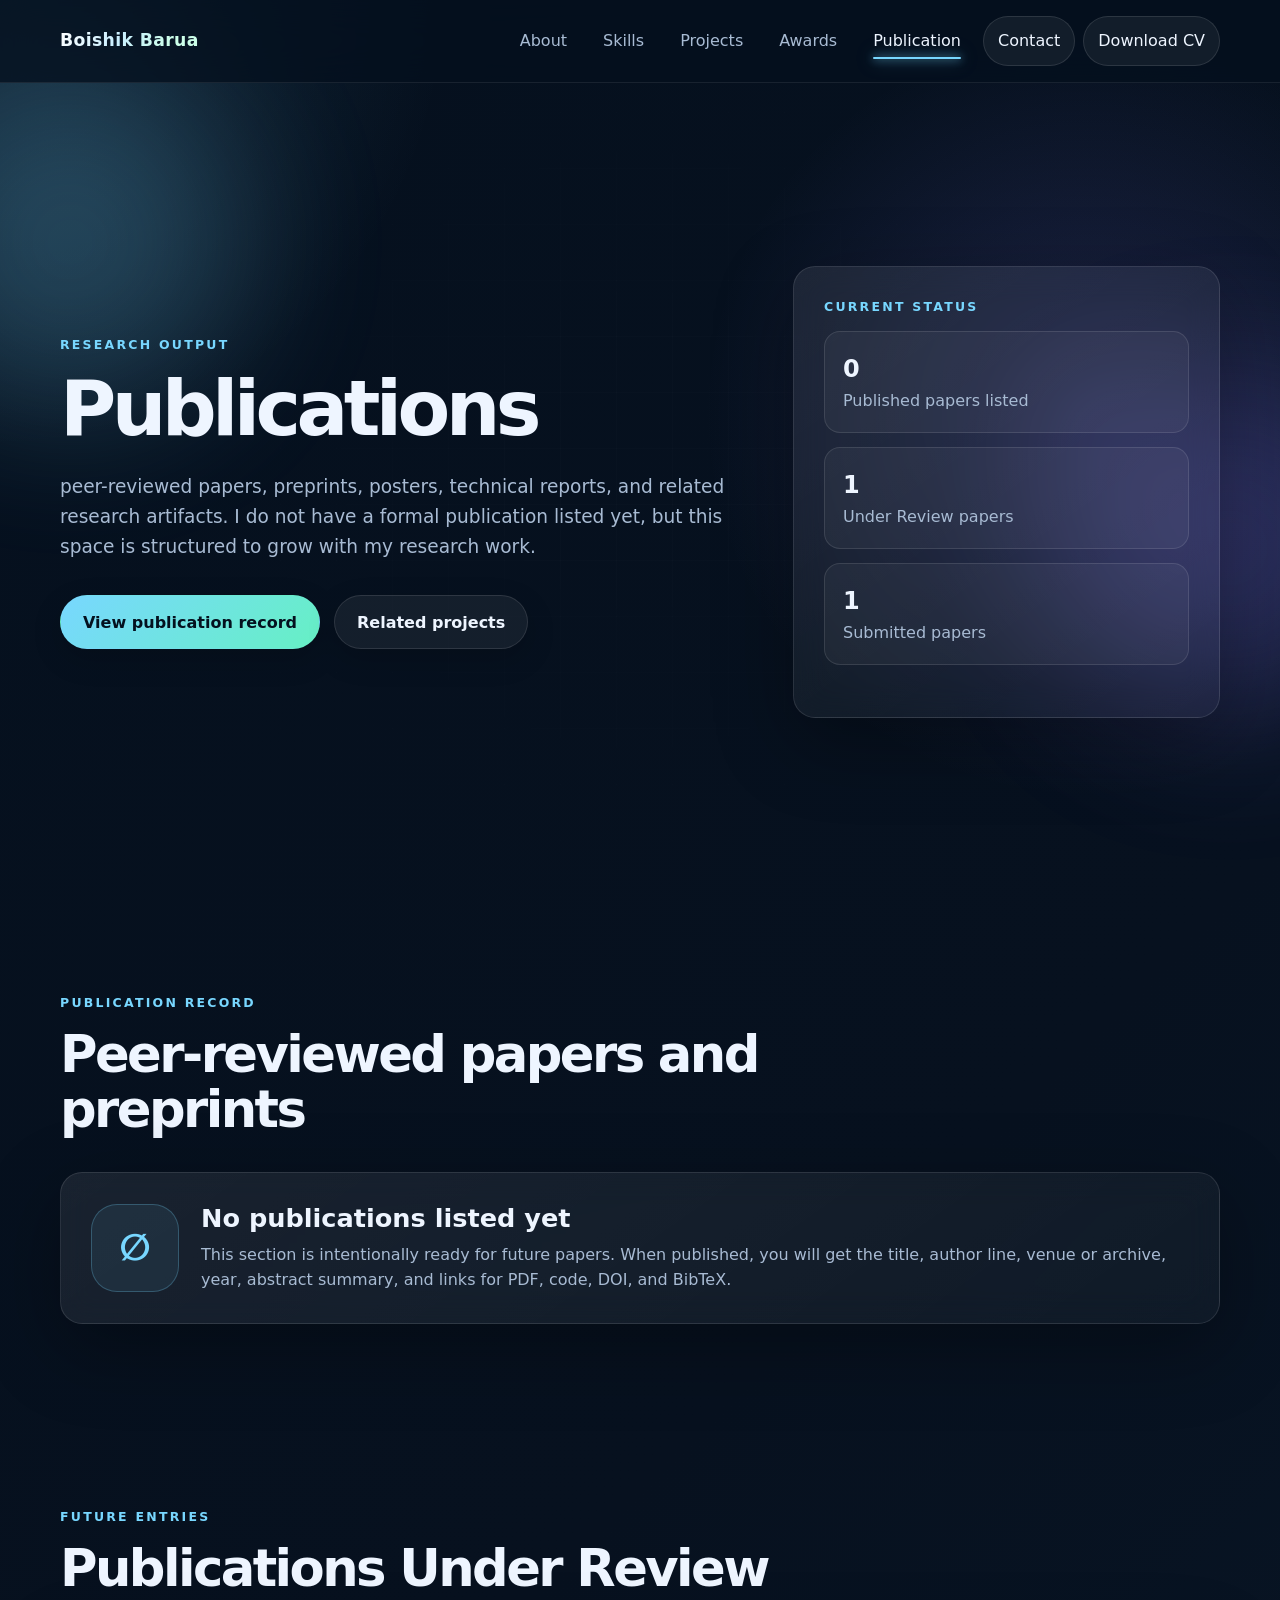
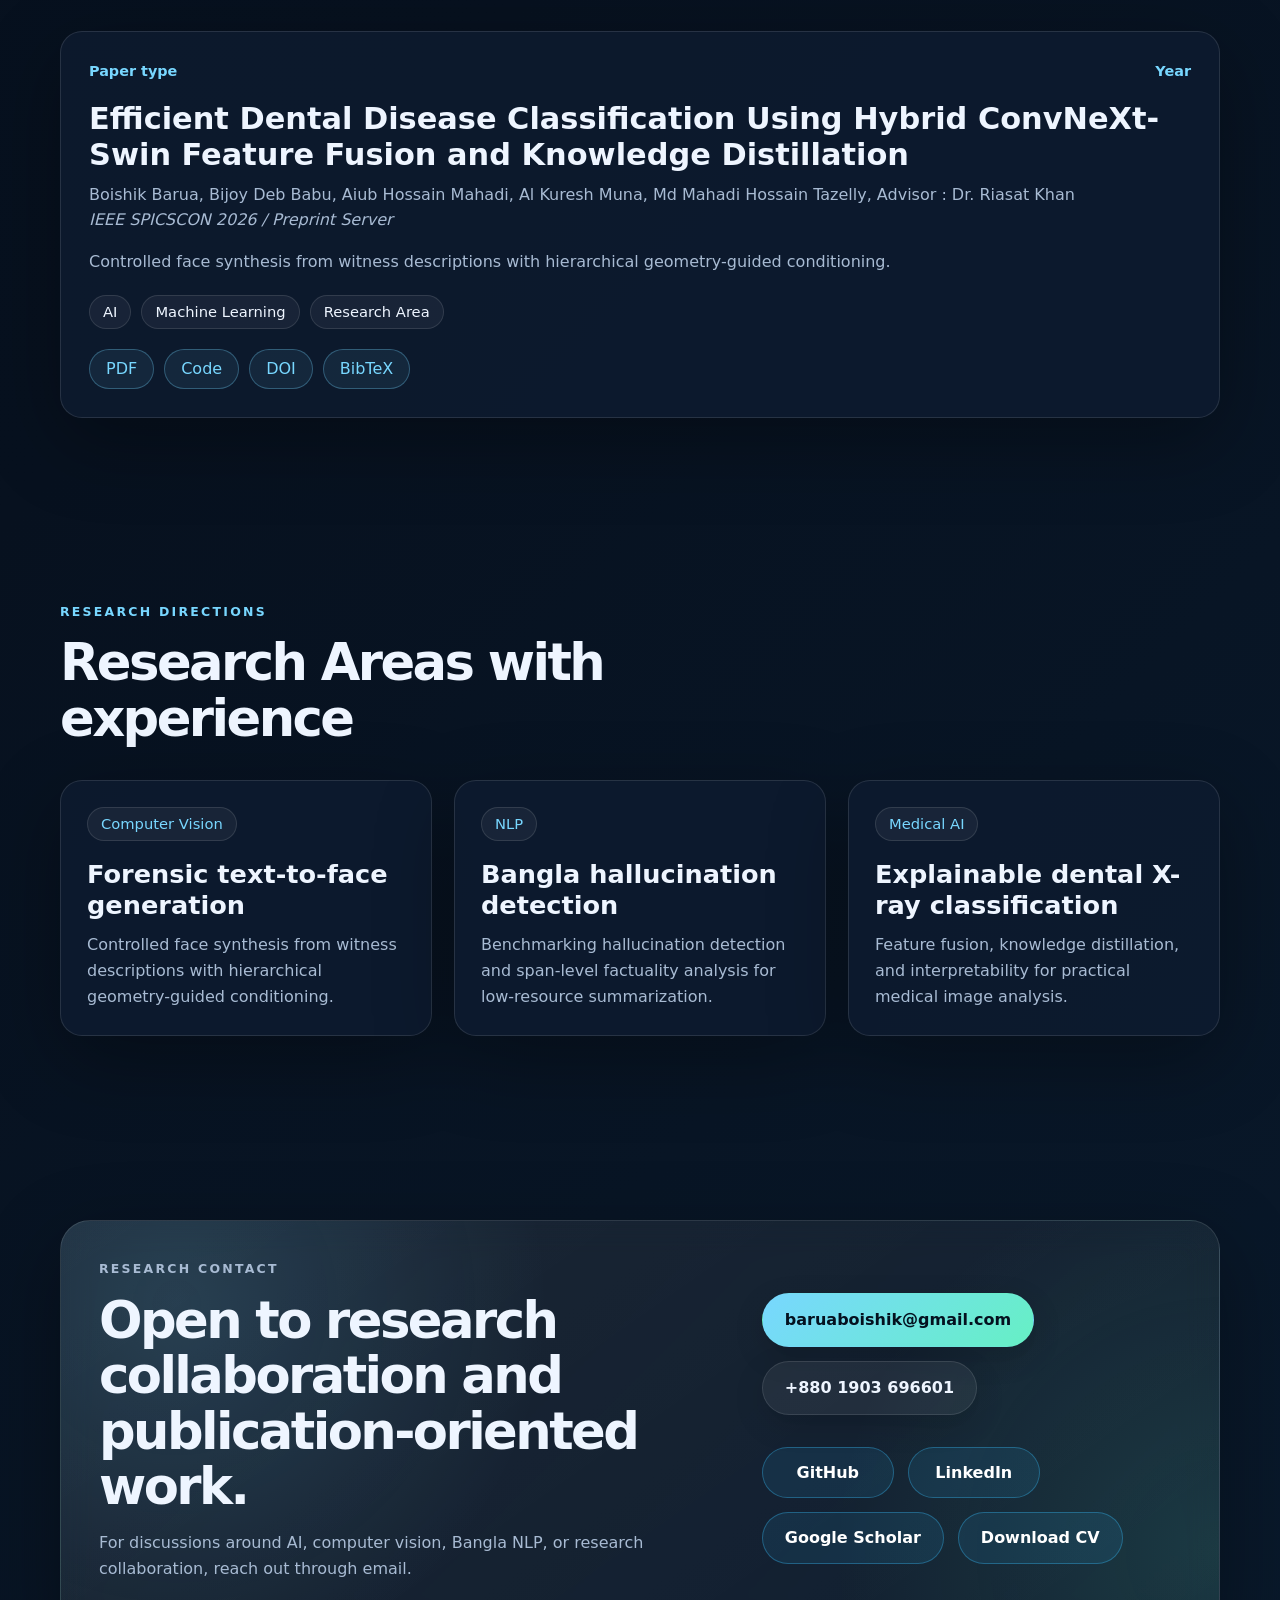
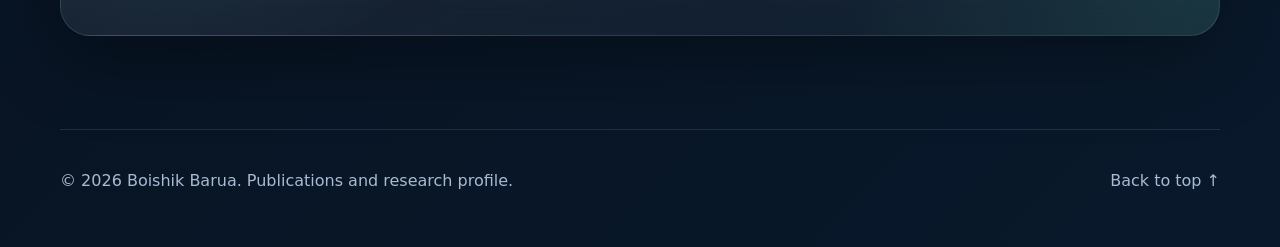
==== publications.html @ 23b5028d "Update publications page layout and navigation" ====
<!DOCTYPE html>
<html lang="en">

<head>
  <meta charset="UTF-8" />
  <meta name="viewport" content="width=device-width, initial-scale=1.0" />
  <meta name="description" content="Publications, manuscripts, and research output of Boishik Barua." />
  <meta name="author" content="Boishik Barua" />
  <title>Publications | Boishik Barua</title>
  <link rel="stylesheet" href="styles.css" />
  <link rel="stylesheet" href="publications.css" />
</head>

<body id="top">
  <div class="page-glow glow-one"></div>
  <div class="page-glow glow-two"></div>

  <header class="site-header" id="top">
    <nav class="navbar container" aria-label="Primary navigation">
      <a class="brand" href="#top" aria-label="Boishik Barua home">
        <!-- <span class="brand-mark">BB</span> -->
        <span class="brand-text">
          <h3>Boishik Barua</h3>
        </span>
      </a>

      <button class="menu-toggle" id="menuToggle" type="button" aria-expanded="false" aria-controls="navLinks">
        <span></span><span></span><span></span>
        <span class="sr-only">Toggle menu</span>
      </button>

      <div class="nav-links" id="navLinks">
        <a href="index.html#about">About</a>
        <a href="index.html#skills">Skills</a>
        <a href="index.html#projects">Projects</a>
        <a href="index.html#awards">Awards</a>
        <a href="publications.html" class="is-current">Publication</a>
        <a href="index.html#contact" class="nav-cta">Contact</a>
        <a href="assets/docs/Boishik_Barua_CV.pdf" download class="nav-cta">Download CV</a>
      </div>
    </nav>
  </header>

  <main>
    <section class="publication-hero section container">
      <div class="publication-hero-copy reveal">
        <p class="eyebrow">Research output</p>
        <h1>Publications</h1>
        <p class="publication-lead">
          peer-reviewed papers, preprints, posters, technical reports, and related research
          artifacts.
          I do not have a formal publication listed yet, but this space is structured to grow
          with my research work.
        </p>
        <div class="publication-actions">
          <a class="btn btn-primary" href="#publication-record">View publication record</a>
          <a class="btn btn-secondary" href="index.html#projects">Related projects</a>
        </div>
      </div>

      <aside class="publication-status glass-card reveal" aria-label="Publication status">
        <p class="eyebrow">Current status</p>
        <div class="publication-stats">
          <article>
            <strong>0</strong>
            <span>Published papers listed</span>
          </article>
          <article>
            <strong>1</strong>
            <span>Under Review papers</span>
          </article>
          <article>
            <strong>1</strong>
            <span>Submitted papers</span>
          </article>

        </div>
      </aside>
    </section>

    <section class="section container" id="publication-record">
      <div class="section-heading reveal">
        <p class="eyebrow">Publication record</p>
        <h2>Peer-reviewed papers and preprints</h2>
      </div>

      <article class="empty-publication glass-card reveal">
        <div class="empty-mark">∅</div>
        <div>
          <h3>No publications listed yet</h3>
          <p>
            This section is intentionally ready for future papers. When published, you will get the title, author line,
            venue or archive, year, abstract summary, and links for PDF, code, DOI, and BibTeX.
          </p>
        </div>
      </article>
    </section>

    <section class="section container">
      <div class="section-heading reveal">
        <p class="eyebrow">Future entries</p>
        <h2>Publications Under Review</h2>
      </div>

      <div class="publication-card-grid">
        <article class="publication-card reveal">
          <div class="publication-meta">
            <span>Paper type</span>
            <span>Year</span>
          </div>
          <h3>Efficient Dental Disease Classification Using Hybrid ConvNeXt-Swin Feature Fusion and Knowledge
            Distillation
          </h3>
          <p class="publication-authors">Boishik Barua, Bijoy Deb Babu, Aiub Hossain Mahadi, Al Kuresh Muna, Md Mahadi
            Hossain Tazelly, Advisor : Dr. Riasat Khan</p>
          <p class="publication-venue"> IEEE SPICSCON 2026 / Preprint Server</p>
          <p>
            Controlled face synthesis from witness descriptions with hierarchical geometry-guided conditioning.
          </p>
          <div class="publication-tags">
            <span>AI</span>
            <span>Machine Learning</span>
            <span>Research Area</span>
          </div>
          <div class="publication-links">
            <a href="#" aria-label="PDF link placeholder">PDF</a>
            <a href="#" aria-label="Code link placeholder">Code</a>
            <a href="#" aria-label="DOI link placeholder">DOI</a>
            <a href="#" aria-label="BibTeX link placeholder">BibTeX</a>
          </div>
        </article>


      </div>
    </section>

    <section class="section container">
      <div class="section-heading reveal">
        <p class="eyebrow">Research directions</p>
        <h2>Research Areas with experience</h2>
      </div>

      <div class="research-direction-grid">
        <article class="research-direction-card reveal">
          <span>Computer Vision</span>
          <h3>Forensic text-to-face generation</h3>
          <p>Controlled face synthesis from witness descriptions with hierarchical geometry-guided conditioning.</p>
        </article>
        <article class="research-direction-card reveal">
          <span>NLP</span>
          <h3>Bangla hallucination detection</h3>
          <p>Benchmarking hallucination detection and span-level factuality analysis for low-resource summarization.</p>
        </article>
        <article class="research-direction-card reveal">
          <span>Medical AI</span>
          <h3>Explainable dental X-ray classification</h3>
          <p>Feature fusion, knowledge distillation, and interpretability for practical medical image analysis.</p>
        </article>
      </div>
    </section>

    <section class="section container">
      <div class="publication-contact contact-card reveal">
        <div>
          <p class="eyebrow">Research contact</p>
          <h2>Open to research collaboration and publication-oriented work.</h2>
          <p>
            For discussions around AI, computer vision, Bangla NLP, or research collaboration, reach out through email.
          </p>
        </div>
        <div class="contact-actions">
          <a class="btn btn-primary" href="mailto:baruaboishik@gmail.com">baruaboishik@gmail.com</a>
          <a class="btn btn-secondary" href="tel:+8801903696601">+880 1903 696601</a>
          <div class="contact-links">
            <a href="https://github.com/boishik" target="_blank" class="contact-pill">GitHub</a>
            <a href="https://www.linkedin.com/in/boishik-barua/" target="_blank" class="contact-pill">LinkedIn</a>
            <a href="https://www.linkedin.com/in/boishik-barua/" target="_blank" class="contact-pill">Google Scholar</a>
            <a href="assets/docs/Boishik_Barua_CV.pdf" download class="contact-pill">Download CV</a>
          </div>
        </div>
      </div>
    </section>
  </main>

  <footer class="site-footer">
    <div class="container footer-inner">
      <p>© <span id="currentYear"></span> Boishik Barua. Publications and research profile.</p>
      <a href="#top">Back to top ↑</a>
    </div>
  </footer>

  <script src="publications.js"></script>
</body>

</html>
---- styles.css ----
:root {
  --bg: #07111f;
  --bg-soft: #0d1b2f;
  --panel: rgba(14, 27, 48, 0.82);
  --panel-strong: rgba(17, 34, 58, 0.96);
  --text: #eef5ff;
  --muted: #a8bbd3;
  --line: rgba(255, 255, 255, 0.11);
  --accent: #78d7ff;
  --accent-2: #8a7dff;
  --accent-3: #66f0c4;
  --shadow: 0 24px 80px rgba(0, 0, 0, 0.32);
  --radius-lg: 30px;
  --radius-md: 22px;
  --radius-sm: 16px;
}

* {
  box-sizing: border-box;
}

html {
  scroll-behavior: smooth;
}

body {
  margin: 0;
  min-height: 100vh;
  font-family: Inter, ui-sans-serif, system-ui, -apple-system, BlinkMacSystemFont, "Segoe UI", sans-serif;
  color: var(--text);
  background:
    radial-gradient(circle at top left, rgba(120, 215, 255, 0.14), transparent 28rem),
    radial-gradient(circle at 85% 12%, rgba(138, 125, 255, 0.18), transparent 24rem),
    linear-gradient(135deg, #05101e 0%, #07111f 45%, #09192b 100%);
  line-height: 1.6;
  overflow-x: hidden;
}

img {
  max-width: 100%;
  display: block;
}

a {
  color: inherit;
  text-decoration: none;
}

button,
a,
input,
textarea {
  font: inherit;
}

.container {
  width: min(1160px, calc(100% - 40px));
  margin: 0 auto;
}

.section {
  padding: 92px 0;
  position: relative;
}

.sr-only {
  position: absolute;
  width: 1px;
  height: 1px;
  padding: 0;
  margin: -1px;
  overflow: hidden;
  clip: rect(0, 0, 0, 0);
  white-space: nowrap;
  border: 0;
}

.page-glow {
  position: fixed;
  width: 340px;
  height: 340px;
  border-radius: 50%;
  filter: blur(80px);
  opacity: 0.22;
  pointer-events: none;
  z-index: -1;
  animation: drift 14s ease-in-out infinite alternate;
}

.glow-one {
  top: 8%;
  left: -100px;
  background: var(--accent);
}

.glow-two {
  right: -120px;
  top: 42%;
  background: var(--accent-2);
  animation-delay: -5s;
}

.site-header {
  position: sticky;
  top: 0;
  z-index: 50;
  backdrop-filter: blur(18px);
  background: rgba(5, 16, 30, 0.78);
  border-bottom: 1px solid rgba(255, 255, 255, 0.08);
}

.navbar {
  min-height: 82px;
  display: flex;
  align-items: center;
  justify-content: space-between;
  gap: 24px;
}

.nav-cta:hover {
  box-shadow:
    0 0 10px rgba(56, 189, 248, 0.65),
    0 0 22px rgba(56, 189, 248, 0.45),
    0 0 38px rgba(56, 189, 248, 0.25);
  transform: translateY(-2px);
}

.nav-links a {
  position: relative;
  padding: 10px 16px;
  border-radius: 999px;
  transition:
    color 0.3s ease,
    background 0.3s ease,
    box-shadow 0.3s ease,
    transform 0.3s ease;
}

.nav-links a:hover {
  color: #ffffff;
  background: rgba(56, 189, 248, 0.12);
  box-shadow:
    0 0 10px rgba(56, 189, 248, 0.55),
    0 0 24px rgba(56, 189, 248, 0.35),
    inset 0 0 12px rgba(56, 189, 248, 0.18);
  transform: translateY(-2px);
}

.nav-links a {
  position: relative;
}

.nav-links a.active {
  color: #ffffff;
}

.nav-links a.active::after {
  content: "";
  position: absolute;
  left: 16px;
  right: 16px;
  bottom: 4px;
  height: 2px;
  border-radius: 999px;
  background: #38bdf8;
  box-shadow:
    0 0 8px rgba(56, 189, 248, 0.95),
    0 0 18px rgba(56, 189, 248, 0.7);
  animation: activeGlow 1.8s ease-in-out infinite;
}

@keyframes activeGlow {

  0%,
  100% {
    opacity: 0.75;
    box-shadow:
      0 0 8px rgba(56, 189, 248, 0.8),
      0 0 16px rgba(56, 189, 248, 0.55);
  }

  50% {
    opacity: 1;
    box-shadow:
      0 0 12px rgba(56, 189, 248, 1),
      0 0 24px rgba(56, 189, 248, 0.85);
  }
}

.brand,
.nav-links,
.hero-actions,
.mini-links,
.footer-inner {
  display: flex;
  align-items: center;
}

.brand {
  gap: 14px;
  font-weight: 700;
  letter-spacing: 0.01em;
}

.brand-mark {
  width: 46px;
  height: 46px;
  display: grid;
  place-items: center;
  border-radius: 16px;
  background: linear-gradient(135deg, rgba(120, 215, 255, 0.22), rgba(138, 125, 255, 0.36));
  border: 1px solid var(--line);
  box-shadow: inset 0 1px 0 rgba(255, 255, 255, 0.14);
}

.brand-text {
  font-size: 1rem;
}

.nav-links {
  gap: 8px;
}

.nav-links a,
.mini-links a,
.footer-inner a {
  color: var(--muted);
  transition: 180ms ease;
}

.nav-links a {
  padding: 11px 14px;
  border-radius: 999px;
}

.nav-links a:hover,
.nav-links a:focus-visible,
.mini-links a:hover,
.footer-inner a:hover {
  color: var(--text);
}

.nav-links .nav-cta {
  color: var(--text);
  border: 1px solid var(--line);
  background: rgba(255, 255, 255, 0.06);
}

.menu-toggle {
  display: none;
  width: 48px;
  height: 48px;
  border: 1px solid var(--line);
  background: rgba(255, 255, 255, 0.06);
  border-radius: 15px;
  padding: 12px;
  cursor: pointer;
}

.menu-toggle span:not(.sr-only) {
  display: block;
  height: 2px;
  margin: 5px 0;
  background: var(--text);
  border-radius: 999px;
}

.hero {
  min-height: calc(100vh - 82px);
  display: grid;
  grid-template-columns: minmax(0, 1.08fr) minmax(340px, 0.72fr);
  align-items: center;
  gap: 54px;
}

.eyebrow {
  margin: 0 0 14px;
  color: var(--accent);
  text-transform: uppercase;
  letter-spacing: 0.18em;
  font-size: 0.78rem;
  font-weight: 800;
}

.hero h1,
.section-heading h2,
.contact-card h2 {
  margin: 0;
  line-height: 1.08;
}

/* .hero h1 {
  font-size: clamp(2.8rem, 6.2vw, 6rem);
  letter-spacing: -0.06em;
  max-width: 920px;
} */
.hero h1 {
  font-size: clamp(2.5rem, 4.8vw, 4rem);
  line-height: 1.08;
  letter-spacing: -0.04em;
  max-width: 700px;
}

.hero-panel {
  display: grid;
  gap: 20px;
  margin-top: -28px;
}

@media (max-width: 1080px) {
  .hero-panel {
    margin-top: 0;
  }
}

.gradient-text {
  display: block;
  background: linear-gradient(120deg, #eef5ff 8%, var(--accent) 44%, var(--accent-3) 88%);
  -webkit-background-clip: text;
  color: transparent;
}

.hero-intro {
  max-width: 760px;
  margin: 26px 0 34px;
  color: var(--muted);
  font-size: clamp(1rem, 2vw, 1.16rem);
}

.hero-actions {
  flex-wrap: wrap;
  gap: 14px;
  margin-bottom: 36px;
}

.btn {
  min-height: 54px;
  display: inline-flex;
  align-items: center;
  justify-content: center;
  padding: 0 22px;
  border-radius: 999px;
  border: 1px solid var(--line);
  font-weight: 800;
  transition: transform 180ms ease, border-color 180ms ease, background 180ms ease;
}

.btn:hover,
.btn:focus-visible {
  transform: translateY(-2px);
}

.btn-primary {
  color: #04111f;
  background: linear-gradient(135deg, var(--accent), var(--accent-3));
  border-color: transparent;
}

.btn-secondary {
  background: rgba(255, 255, 255, 0.06);
}

.hero-metrics {
  display: grid;
  grid-template-columns: repeat(3, 1fr);
  gap: 16px;
}

.hero-metrics article,
.glass-card,
.skill-card,
.project-card,
.award-card,
.profile-card,
.terminal-card,
.gallery-shell,
.contact-card {
  border: 1px solid var(--line);
  background: linear-gradient(145deg, rgba(255, 255, 255, 0.08), rgba(255, 255, 255, 0.035));
  box-shadow: var(--shadow);
  backdrop-filter: blur(16px);
}

.hero-metrics article {
  min-height: 122px;
  border-radius: var(--radius-sm);
  padding: 20px;
}

.hero-metrics strong,
.hero-metrics span {
  display: block;
}

.hero-metrics strong {
  font-size: 1.03rem;
  margin-bottom: 8px;
}

.hero-metrics span,
.project-card p,
.award-card p,
.timeline-item p,
.contact-card p,
.gallery-slide figcaption {
  color: var(--muted);
}

.hero-panel {
  display: grid;
  gap: 20px;
}

.profile-card {
  padding: 22px;
  border-radius: var(--radius-lg);
  overflow: hidden;
}

.profile-frame {
  border-radius: 26px;
  overflow: hidden;
  border: 1px solid var(--line);
  background: rgba(255, 255, 255, 0.05);
}

.profile-info {
  padding: 20px 2px 10px;
}

.profile-info h2 {
  margin: 0 0 4px;
  font-size: 1.65rem;
}

.profile-info p {
  margin: 0;
  color: var(--muted);
}

.focus-grid,
.tag-wrap {
  display: flex;
  flex-wrap: wrap;
  gap: 10px;
}

.focus-grid span,
.tag-wrap span {
  padding: 8px 12px;
  border: 1px solid var(--line);
  border-radius: 999px;
  background: rgba(255, 255, 255, 0.06);
  color: #dcecff;
  font-size: 0.88rem;
}

.terminal-card {
  border-radius: var(--radius-md);
  padding: 18px;
}

.terminal-top {
  display: flex;
  gap: 8px;
  margin-bottom: 16px;
}

.terminal-top span {
  width: 11px;
  height: 11px;
  border-radius: 50%;
  background: rgba(255, 255, 255, 0.34);
}

.terminal-card p {
  margin: 0;
  color: #d9ebff;
  min-height: 28px;
}

.terminal-prompt {
  color: var(--accent-3);
  font-weight: 900;
}

.cursor {
  animation: blink 0.8s infinite;
}

.section-heading {
  max-width: 780px;
  margin-bottom: 34px;
}

.section-heading h2,
.contact-card h2 {
  font-size: clamp(2rem, 4vw, 3.7rem);
  letter-spacing: -0.05em;
}

.about-grid,
.award-grid {
  display: grid;
  grid-template-columns: 1fr 1fr;
  gap: 22px;
}

.glass-card,
.skill-card,
.project-card,
.award-card {
  border-radius: var(--radius-md);
  padding: 28px;
}

.glass-card p:first-child {
  margin-top: 0;
}

.glass-card p:last-child {
  margin-bottom: 0;
}

.timeline-card h3,
.skill-card h3,
.project-card h3,
.award-card h3 {
  margin-top: 0;
}

.timeline-item {
  display: grid;
  grid-template-columns: 76px minmax(0, 1fr);
  gap: 18px;
  padding: 18px 0;
  border-top: 1px solid var(--line);
}

.timeline-item span,
.award-year {
  color: var(--accent);
  font-weight: 900;
}

.timeline-item h4 {
  margin: 0 0 4px;
  font-size: 1rem;
}

.timeline-item p {
  margin: 0;
}

.skill-grid {
  display: grid;
  grid-template-columns: repeat(2, 1fr);
  gap: 22px;
}

.skill-card {
  min-height: 220px;
}

.project-grid {
  display: grid;
  grid-template-columns: repeat(3, 1fr);
  gap: 22px;
}

.featured-project {
  grid-column: span 2;
}

.project-card {
  position: relative;
  min-height: 312px;
}

.project-meta {
  display: flex;
  justify-content: space-between;
  gap: 12px;
  flex-wrap: wrap;
  color: var(--accent);
  font-weight: 800;
  font-size: 0.88rem;
  margin-bottom: 18px;
}

.project-card h3,
.award-card h3 {
  font-size: 1.35rem;
  line-height: 1.24;
  margin-bottom: 12px;
}

.project-card p {
  margin-bottom: 20px;
}

.award-grid {
  grid-template-columns: repeat(3, 1fr);
}

.award-card {
  min-height: 300px;
}

.award-year {
  display: inline-flex;
  margin-bottom: 14px;
}

.gallery-shell {
  position: relative;
  border-radius: var(--radius-lg);
  padding: 18px;
  overflow: hidden;
}

.gallery-track {
  position: relative;
  min-height: 680px;
}

.gallery-slide {
  position: absolute;
  inset: 0;
  opacity: 0;
  transform: translateX(44px) scale(0.985);
  transition: opacity 460ms ease, transform 460ms ease;
  display: grid;
  align-content: start;
  gap: 14px;
  margin: 0;
  pointer-events: none;
}

.gallery-slide.active {
  opacity: 1;
  transform: translateX(0) scale(1);
  pointer-events: auto;
}

.gallery-slide img {
  width: 100%;
  height: 610px;
  object-fit: cover;
  border-radius: 24px;
  border: 1px solid var(--line);
  background: rgba(255, 255, 255, 0.05);
}

.gallery-slide figcaption {
  padding: 0 8px 6px;
}

.gallery-btn {
  position: absolute;
  top: 50%;
  transform: translateY(-50%);
  z-index: 2;
  width: 54px;
  height: 54px;
  border-radius: 50%;
  border: 1px solid var(--line);
  background: rgba(5, 16, 30, 0.78);
  color: var(--text);
  cursor: pointer;
  transition: transform 180ms ease, background 180ms ease;
}

.gallery-btn:hover {
  background: rgba(255, 255, 255, 0.12);
  transform: translateY(-50%) scale(1.05);
}

.gallery-btn.prev {
  left: 34px;
}

.gallery-btn.next {
  right: 34px;
}

.gallery-dots {
  display: flex;
  justify-content: center;
  gap: 10px;
  margin-top: 20px;
}

.gallery-dot {
  width: 12px;
  height: 12px;
  border-radius: 50%;
  border: 0;
  background: rgba(255, 255, 255, 0.28);
  cursor: pointer;
  transition: transform 180ms ease, background 180ms ease;
}

.gallery-dot.active {
  background: var(--accent);
  transform: scale(1.25);
}

.contact-card {
  border-radius: var(--radius-lg);
  padding: 38px;
  display: grid;
  grid-template-columns: 1.2fr 0.8fr;
  gap: 34px;
  align-items: center;
}

.contact-card p {
  max-width: 760px;
}

.contact-actions {
  display: grid;
  gap: 14px;
}

.contact-links {
  display: flex;
  flex-wrap: wrap;
  gap: 14px;
  margin-top: 18px;
}

.contact-pill {
  display: inline-flex;
  align-items: center;
  justify-content: center;
  padding: 12px 22px;
  border-radius: 999px;
  border: 1px solid rgba(56, 189, 248, 0.35);
  background: rgba(56, 189, 248, 0.10);
  color: #ffffff;
  font-weight: 600;
  text-decoration: none;
  transition:
    transform 0.3s ease,
    background 0.3s ease,
    border-color 0.3s ease,
    box-shadow 0.3s ease;
}

.contact-pill:hover {
  transform: translateY(-2px);
  background: rgba(56, 189, 248, 0.16);
  border-color: rgba(56, 189, 248, 0.65);
  box-shadow:
    0 0 10px rgba(56, 189, 248, 0.55),
    0 0 24px rgba(56, 189, 248, 0.35),
    inset 0 0 12px rgba(56, 189, 248, 0.16);
}

.site-footer {
  padding: 0 0 38px;
}

.footer-inner {
  justify-content: space-between;
  gap: 20px;
  padding-top: 22px;
  border-top: 1px solid var(--line);
  color: var(--muted);
}

.reveal {
  opacity: 0;
  transform: translateY(24px);
  transition: opacity 700ms ease, transform 700ms ease;
}

.reveal.visible {
  opacity: 1;
  transform: translateY(0);
}

@keyframes blink {
  50% {
    opacity: 0;
  }
}

@keyframes drift {
  from {
    transform: translate3d(0, 0, 0) scale(1);
  }

  to {
    transform: translate3d(28px, -30px, 0) scale(1.1);
  }
}

@media (max-width: 1080px) {

  .hero,
  .contact-card {
    grid-template-columns: 1fr;
  }

  .hero {
    padding-top: 72px;
    min-height: auto;
  }

  .project-grid {
    grid-template-columns: repeat(2, 1fr);
  }

  .award-grid {
    grid-template-columns: 1fr;
  }
}

@media (max-width: 820px) {
  .container {
    width: min(100% - 28px, 1160px);
  }

  .section {
    padding: 74px 0;
  }

  .menu-toggle {
    display: block;
  }

  .nav-links {
    position: absolute;
    left: 14px;
    right: 14px;
    top: 92px;
    display: none;
    flex-direction: column;
    align-items: stretch;
    padding: 16px;
    border: 1px solid var(--line);
    border-radius: 24px;
    background: rgba(5, 16, 30, 0.96);
    box-shadow: var(--shadow);
  }

  .nav-links.open {
    display: flex;
  }

  .hero-metrics,
  .about-grid,
  .skill-grid,
  .project-grid {
    grid-template-columns: 1fr;
  }

  .featured-project {
    grid-column: auto;
  }

  .gallery-track {
    min-height: 540px;
  }

  .gallery-slide img {
    height: 470px;
  }

  .gallery-btn {
    width: 48px;
    height: 48px;
  }

  .gallery-btn.prev {
    left: 26px;
  }

  .gallery-btn.next {
    right: 26px;
  }
}

@media (max-width: 560px) {
  .brand-text {
    display: none;
  }

  .hero h1 {
    font-size: clamp(2.35rem, 11vw, 3.3rem);
  }

  .hero-actions,
  .footer-inner {
    align-items: stretch;
    flex-direction: column;
  }

  .btn {
    width: 100%;
  }

  .glass-card,
  .skill-card,
  .project-card,
  .award-card,
  .contact-card {
    padding: 22px;
  }

  .timeline-item {
    grid-template-columns: 1fr;
    gap: 8px;
  }

  .gallery-shell {
    padding: 12px;
  }

  .gallery-track {
    min-height: 470px;
  }

  .gallery-slide img {
    height: 400px;
    border-radius: 18px;
  }

  .gallery-btn {
    top: 43%;
    width: 44px;
    height: 44px;
  }

  .gallery-btn.prev {
    left: 18px;
  }

  .gallery-btn.next {
    right: 18px;
  }
}

@media (prefers-reduced-motion: reduce) {

  *,
  *::before,
  *::after {
    animation-duration: 0.01ms !important;
    animation-iteration-count: 1 !important;
    transition-duration: 0.01ms !important;
    scroll-behavior: auto !important;
  }

}

/* --- Professional interaction upgrade layer --- */
:root {
  --accent-soft: rgba(120, 215, 255, 0.18);
  --accent-strong: rgba(120, 215, 255, 0.48);
  --violet-soft: rgba(138, 125, 255, 0.22);
  --mint-soft: rgba(102, 240, 196, 0.18);
  --ring: rgba(255, 255, 255, 0.16);
}

body::before {
  content: "";
  position: fixed;
  inset: 0;
  pointer-events: none;
  z-index: -2;
  background:
    linear-gradient(rgba(255, 255, 255, 0.028) 1px, transparent 1px),
    linear-gradient(90deg, rgba(255, 255, 255, 0.028) 1px, transparent 1px);
  background-size: 56px 56px;
  mask-image: radial-gradient(circle at center, black 16%, transparent 78%);
  opacity: 0.44;
}

.scroll-progress {
  position: fixed;
  inset: 0 auto auto 0;
  width: 0;
  height: 4px;
  z-index: 120;
  background: linear-gradient(90deg, var(--accent), var(--accent-3), var(--accent-2));
  box-shadow: 0 0 16px rgba(120, 215, 255, 0.7);
  transition: width 90ms linear;
}

.cursor-aura {
  position: fixed;
  left: 0;
  top: 0;
  width: 260px;
  height: 260px;
  border-radius: 50%;
  pointer-events: none;
  z-index: -1;
  transform: translate3d(-50%, -50%, 0);
  background: radial-gradient(circle, rgba(120, 215, 255, 0.16), rgba(138, 125, 255, 0.08) 38%, transparent 72%);
  opacity: 0;
  transition: opacity 240ms ease;
}

body.pointer-active .cursor-aura {
  opacity: 1;
}

.site-header {
  transition: min-height 220ms ease, background 220ms ease, box-shadow 220ms ease, border-color 220ms ease;
}

.site-header.scrolled {
  background: rgba(5, 16, 30, 0.9);
  border-bottom-color: rgba(120, 215, 255, 0.18);
  box-shadow: 0 18px 48px rgba(0, 0, 0, 0.26);
}

.brand {
  position: relative;
}

.brand-text h3 {
  margin: 0;
  font-size: 1.08rem;
  font-weight: 800;
  letter-spacing: 0.02em;
  background: linear-gradient(120deg, #ffffff, #c9efff 42%, #ccffe9 78%);
  -webkit-background-clip: text;
  background-clip: text;
  color: transparent;
}

.brand::after {
  content: "";
  position: absolute;
  left: 0;
  right: 0;
  bottom: -10px;
  height: 1px;
  background: linear-gradient(90deg, transparent, rgba(120, 215, 255, 0.72), transparent);
  opacity: 0;
  transform: scaleX(0.6);
  transition: opacity 260ms ease, transform 260ms ease;
}

.brand:hover::after {
  opacity: 1;
  transform: scaleX(1);
}

.nav-links .nav-cta {
  overflow: hidden;
}

.hero {
  position: relative;
}

.hero-copy {
  position: relative;
}

.hero-copy::before {
  content: "";
  position: absolute;
  left: -44px;
  top: 16px;
  width: 3px;
  height: min(64%, 360px);
  border-radius: 999px;
  background: linear-gradient(180deg, transparent, var(--accent), var(--accent-3), transparent);
  box-shadow: 0 0 24px rgba(120, 215, 255, 0.38);
  opacity: 0.86;
}

.hero h1 {
  text-wrap: balance;
}

.gradient-text {
  background-size: 180% 180%;
  animation: gradientFlow 9s ease infinite;
}

.hero-signal {
  display: flex;
  flex-wrap: wrap;
  gap: 10px;
  margin: -10px 0 28px;
}

.hero-signal span {
  display: inline-flex;
  align-items: center;
  gap: 8px;
  min-height: 34px;
  padding: 0 14px;
  border-radius: 999px;
  border: 1px solid rgba(120, 215, 255, 0.2);
  background: rgba(255, 255, 255, 0.05);
  color: #dcecff;
  font-size: 0.88rem;
  font-weight: 700;
  box-shadow: inset 0 1px 0 rgba(255, 255, 255, 0.08);
}

.hero-signal span::before {
  content: "";
  width: 7px;
  height: 7px;
  border-radius: 50%;
  background: var(--accent-3);
  box-shadow: 0 0 14px rgba(102, 240, 196, 0.84);
}

.hero-metrics article,
.glass-card,
.skill-card,
.project-card,
.award-card,
.profile-card,
.terminal-card,
.gallery-shell,
.contact-card {
  position: relative;
  overflow: hidden;
  transform-style: preserve-3d;
}

.hero-metrics article::before,
.glass-card::before,
.skill-card::before,
.project-card::before,
.award-card::before,
.profile-card::before,
.terminal-card::before,
.gallery-shell::before,
.contact-card::before {
  content: "";
  position: absolute;
  inset: 0;
  border-radius: inherit;
  background:
    radial-gradient(circle at var(--glow-x, 20%) var(--glow-y, 20%), rgba(120, 215, 255, 0.14), transparent 28%),
    linear-gradient(145deg, rgba(255, 255, 255, 0.05), transparent 28%);
  opacity: 0;
  transition: opacity 260ms ease;
  pointer-events: none;
}

.hero-metrics article:hover::before,
.glass-card:hover::before,
.skill-card:hover::before,
.project-card:hover::before,
.award-card:hover::before,
.profile-card:hover::before,
.terminal-card:hover::before,
.gallery-shell:hover::before,
.contact-card:hover::before {
  opacity: 1;
}

.magnetic-card {
  transition: transform 260ms ease, border-color 260ms ease, box-shadow 260ms ease;
}

.profile-card {
  animation: floatPanel 7s ease-in-out infinite;
}

.profile-card:hover,
.terminal-card:hover {
  border-color: rgba(120, 215, 255, 0.48);
}

.profile-frame {
  position: relative;
}

.profile-frame::after {
  content: "";
  position: absolute;
  inset: 0;
  background: linear-gradient(125deg, transparent 24%, rgba(255, 255, 255, 0.22) 44%, transparent 65%);
  transform: translateX(-130%);
  animation: portraitSweep 7.4s ease-in-out infinite;
  pointer-events: none;
}

.focus-grid span,
.tag-wrap span {
  transition: transform 220ms ease, border-color 220ms ease, background 220ms ease, box-shadow 220ms ease;
}

.focus-grid span:hover,
.tag-wrap span:hover {
  transform: translateY(-3px);
  border-color: rgba(120, 215, 255, 0.48);
  background: rgba(120, 215, 255, 0.14);
  box-shadow:
    0 12px 30px rgba(0, 0, 0, 0.2),
    0 0 18px rgba(120, 215, 255, 0.18);
}

.terminal-card {
  background:
    linear-gradient(145deg, rgba(255, 255, 255, 0.08), rgba(255, 255, 255, 0.03)),
    repeating-linear-gradient(180deg, rgba(255, 255, 255, 0.012) 0, rgba(255, 255, 255, 0.012) 1px, transparent 1px, transparent 5px);
}

.terminal-top span:nth-child(1) {
  background: rgba(255, 120, 120, 0.8);
}

.terminal-top span:nth-child(2) {
  background: rgba(255, 211, 120, 0.8);
}

.terminal-top span:nth-child(3) {
  background: rgba(102, 240, 196, 0.8);
}

.btn {
  overflow: hidden;
  box-shadow: 0 10px 30px rgba(0, 0, 0, 0.16);
}

.btn-primary:hover {
  box-shadow: 0 18px 42px rgba(102, 240, 196, 0.18), 0 0 24px rgba(120, 215, 255, 0.22);
}

.btn-secondary:hover {
  background: rgba(255, 255, 255, 0.1);
  border-color: rgba(120, 215, 255, 0.34);
}

.hero-metrics article,
.glass-card,
.skill-card,
.project-card,
.award-card,
.profile-card,
.terminal-card,
.gallery-shell,
.contact-card {
  transition:
    transform 300ms ease,
    border-color 300ms ease,
    box-shadow 300ms ease,
    background 300ms ease;
  will-change: transform;
}

.hero-metrics article:hover,
.glass-card:hover,
.skill-card:hover,
.project-card:hover,
.award-card:hover,
.profile-card:hover,
.terminal-card:hover,
.gallery-shell:hover,
.contact-card:hover {
  transform: translateY(-9px);
  border-color: rgba(120, 215, 255, 0.48);
  box-shadow:
    0 34px 94px rgba(0, 0, 0, 0.42),
    0 0 14px rgba(56, 189, 248, 0.32),
    0 0 34px rgba(56, 189, 248, 0.18),
    inset 0 0 18px rgba(120, 215, 255, 0.08);
}

.profile-card:hover {
  animation-play-state: paused;
}

.timeline-item {
  position: relative;
  transition: transform 240ms ease, background 240ms ease;
  border-radius: 18px;
  padding-inline: 12px;
}

.timeline-item:hover {
  transform: translateX(6px);
  background: rgba(255, 255, 255, 0.035);
}

.project-card::after,
.award-card::after,
.skill-card::after,
.glass-card::after {
  content: "";
  position: absolute;
  inset: auto 24px 0 24px;
  height: 2px;
  background: linear-gradient(90deg, transparent, rgba(120, 215, 255, 0.96), transparent);
  transform: scaleX(0.24);
  opacity: 0;
  transition: transform 320ms ease, opacity 320ms ease;
}

.project-card:hover::after,
.award-card:hover::after,
.skill-card:hover::after,
.glass-card:hover::after {
  transform: scaleX(1);
  opacity: 1;
}

.gallery-shell {
  box-shadow: 0 30px 96px rgba(0, 0, 0, 0.4);
}

.gallery-track {
  perspective: 1200px;
}

.gallery-slide {
  transform: translateX(44px) rotateY(-4deg) scale(0.985);
  filter: saturate(0.9);
}

.gallery-slide.active {
  transform: translateX(0) rotateY(0) scale(1);
  filter: saturate(1.04);
}

.gallery-slide img {
  transition: transform 720ms ease, filter 720ms ease;
}

.gallery-slide.active:hover img {
  transform: scale(1.018);
}

.gallery-btn {
  backdrop-filter: blur(16px);
  box-shadow: 0 16px 36px rgba(0, 0, 0, 0.28);
}

.gallery-btn:hover {
  border-color: rgba(120, 215, 255, 0.4);
  box-shadow: 0 20px 42px rgba(0, 0, 0, 0.34), 0 0 22px rgba(120, 215, 255, 0.18);
}

.gallery-dot {
  overflow: hidden;
}

.gallery-dot.active {
  width: 34px;
  border-radius: 999px;
}

.contact-card {
  background:
    radial-gradient(circle at 10% 20%, rgba(120, 215, 255, 0.15), transparent 34%),
    radial-gradient(circle at 100% 80%, rgba(102, 240, 196, 0.12), transparent 32%),
    linear-gradient(145deg, rgba(255, 255, 255, 0.08), rgba(255, 255, 255, 0.035));
}

.contact-actions .btn,
.contact-pill {
  width: fit-content;
}

.contact-pill {
  min-width: 132px;
}

.reveal {
  filter: blur(8px);
  transition: opacity 780ms ease, transform 780ms ease, filter 780ms ease;
}

.reveal.visible {
  filter: blur(0);
}

[data-reveal-delay="1"] {
  transition-delay: 90ms;
}

[data-reveal-delay="2"] {
  transition-delay: 160ms;
}

[data-reveal-delay="3"] {
  transition-delay: 230ms;
}

[data-reveal-delay="4"] {
  transition-delay: 300ms;
}

.menu-toggle {
  transition: transform 220ms ease, border-color 220ms ease, background 220ms ease;
}

.menu-toggle:hover {
  transform: translateY(-2px);
  border-color: rgba(120, 215, 255, 0.32);
}

.menu-toggle span:not(.sr-only) {
  transition: transform 220ms ease, opacity 220ms ease;
}

.menu-toggle[aria-expanded="true"] span:nth-child(1) {
  transform: translateY(7px) rotate(45deg);
}

.menu-toggle[aria-expanded="true"] span:nth-child(2) {
  opacity: 0;
}

.menu-toggle[aria-expanded="true"] span:nth-child(3) {
  transform: translateY(-7px) rotate(-45deg);
}

.nav-links.open {
  animation: menuDrop 260ms ease both;
}

@keyframes gradientFlow {

  0%,
  100% {
    background-position: 0% 50%;
  }

  50% {
    background-position: 100% 50%;
  }
}

@keyframes floatPanel {

  0%,
  100% {
    transform: translateY(0);
  }

  50% {
    transform: translateY(-8px);
  }
}

@keyframes portraitSweep {

  0%,
  64%,
  100% {
    transform: translateX(-130%);
  }

  78% {
    transform: translateX(130%);
  }
}

@keyframes menuDrop {
  from {
    opacity: 0;
    transform: translateY(-10px) scale(0.98);
  }

  to {
    opacity: 1;
    transform: translateY(0) scale(1);
  }
}

@media (max-width: 1080px) {
  .hero-copy::before {
    display: none;
  }
}

@media (hover: none),
(pointer: coarse) {
  .cursor-aura {
    display: none;
  }

  .profile-card {
    animation: none;
  }
}

@media (max-width: 560px) {
  .hero-signal {
    margin-top: -4px;
  }

  .hero-signal span {
    width: 100%;
    justify-content: center;
  }

  .contact-actions .btn,
  .contact-pill {
    width: 100%;
  }
}

@media (prefers-reduced-motion: reduce) {
  .cursor-aura {
    display: none;
  }

  .profile-card,
  .profile-frame::after,
  .gradient-text {
    animation: none !important;
  }
}

/* Touch and reduced-motion safety for hover interactions */
@media (hover: none),
(pointer: coarse) {

  .hero-metrics article:hover,
  .glass-card:hover,
  .skill-card:hover,
  .project-card:hover,
  .award-card:hover,
  .profile-card:hover,
  .terminal-card:hover,
  .gallery-shell:hover,
  .contact-card:hover {
    transform: none;
  }
}
---- publications.css ----
.publication-hero {
  min-height: calc(100vh - 82px);
  display: grid;
  grid-template-columns: minmax(0, 1.05fr) minmax(320px, 0.65fr);
  align-items: center;
  gap: 42px;
}

.publication-hero h1 {
  margin: 0;
  font-size: clamp(3rem, 6vw, 5.8rem);
  line-height: 1.04;
  letter-spacing: -0.06em;
}

.publication-lead {
  max-width: 780px;
  margin: 24px 0 34px;
  color: var(--muted);
  font-size: clamp(1rem, 2vw, 1.16rem);
}

.publication-actions {
  display: flex;
  flex-wrap: wrap;
  gap: 14px;
}

.publication-status {
  padding: 30px;
}

.publication-status h2,
.empty-publication h3,
.publication-card h3,
.publication-guide h3,
.research-direction-card h3 {
  margin: 0;
  line-height: 1.2;
}

.publication-status h2 {
  margin-bottom: 24px;
  font-size: clamp(1.5rem, 3vw, 2.15rem);
}

.publication-stats {
  display: grid;
  gap: 14px;
  margin-bottom: 22px;
}

.publication-stats article {
  padding: 18px;
  border: 1px solid var(--line);
  border-radius: var(--radius-sm);
  background: rgba(255, 255, 255, 0.045);
}

.publication-stats strong {
  display: block;
  font-size: 1.5rem;
  color: var(--text);
}

.publication-stats span,
.status-note,
.publication-authors,
.publication-venue,
.publication-card p,
.publication-guide li,
.research-direction-card p,
.empty-publication p {
  color: var(--muted);
}

.status-note {
  margin: 0;
}

.nav-links .is-current {
  color: var(--text);
  position: relative;
}

.nav-links .is-current::after {
  content: "";
  position: absolute;
  left: 14px;
  right: 14px;
  bottom: 6px;
  height: 2px;
  border-radius: 999px;
  background: var(--accent);
  box-shadow: 0 0 8px rgba(120, 215, 255, 0.9), 0 0 18px rgba(120, 215, 255, 0.55);
}

.empty-publication {
  display: grid;
  grid-template-columns: 88px minmax(0, 1fr);
  gap: 22px;
  align-items: center;
  padding: 30px;
}

.empty-mark {
  width: 88px;
  height: 88px;
  display: grid;
  place-items: center;
  border-radius: 26px;
  border: 1px solid rgba(120, 215, 255, 0.25);
  background: rgba(120, 215, 255, 0.08);
  color: var(--accent);
  font-size: 2.3rem;
  font-weight: 800;
}

.empty-publication h3 {
  margin-bottom: 8px;
  font-size: clamp(1.3rem, 2vw, 1.7rem);
}

.empty-publication p {
  margin: 0;
}

.publication-card-grid {
  display: grid;
  grid-template-columns: 1fr;
  gap: 24px;
}

.publication-card,
.publication-guide,
.research-direction-card {
  border: 1px solid var(--line);
  border-radius: var(--radius-md);
  background: var(--panel);
  box-shadow: var(--shadow);
}

.publication-card {
  padding: 28px;
}

.publication-meta {
  display: flex;
  justify-content: space-between;
  gap: 12px;
  margin-bottom: 18px;
  color: var(--accent);
  font-size: 0.9rem;
  font-weight: 800;
}

.publication-card h3 {
  margin-bottom: 8px;
  font-size: clamp(1.35rem, 2.4vw, 1.9rem);
}

.publication-authors,
.publication-venue {
  margin: 0;
}

.publication-venue {
  margin-bottom: 14px;
  font-style: italic;
}

.publication-tags,
.publication-links {
  display: flex;
  flex-wrap: wrap;
  gap: 10px;
}

.publication-tags {
  margin: 20px 0;
}

.publication-tags span,
.research-direction-card span {
  display: inline-flex;
  align-items: center;
  min-height: 34px;
  padding: 0 13px;
  border-radius: 999px;
  border: 1px solid var(--line);
  background: rgba(255, 255, 255, 0.05);
  color: var(--text);
  font-size: 0.92rem;
}

.publication-links a {
  min-height: 40px;
  display: inline-flex;
  align-items: center;
  justify-content: center;
  padding: 0 16px;
  border-radius: 999px;
  border: 1px solid rgba(120, 215, 255, 0.3);
  color: var(--accent);
  background: rgba(120, 215, 255, 0.08);
  transition: transform 180ms ease, border-color 180ms ease, box-shadow 180ms ease, background 180ms ease;
}

.publication-links a:hover,
.publication-links a:focus-visible {
  transform: translateY(-2px);
  border-color: rgba(120, 215, 255, 0.62);
  background: rgba(120, 215, 255, 0.14);
  box-shadow: 0 0 14px rgba(120, 215, 255, 0.22);
}

.publication-guide {
  padding: 28px;
}

.publication-guide h3 {
  margin-bottom: 16px;
  font-size: clamp(1.35rem, 2.4vw, 1.8rem);
}

.publication-guide ul {
  margin: 0;
  padding-left: 20px;
}

.publication-guide li+li {
  margin-top: 10px;
}

.research-direction-grid {
  display: grid;
  grid-template-columns: repeat(3, minmax(0, 1fr));
  gap: 22px;
}

.research-direction-card {
  padding: 26px;
}

.research-direction-card span {
  margin-bottom: 18px;
  color: var(--accent);
}

.research-direction-card h3 {
  margin-bottom: 12px;
  font-size: clamp(1.25rem, 2vw, 1.6rem);
}

.research-direction-card p {
  margin: 0;
}

.publication-contact {
  margin-top: 0;
}

@media (max-width: 980px) {

  .publication-hero,
  .publication-card-grid {
    grid-template-columns: 1fr;
  }

  .research-direction-grid {
    grid-template-columns: 1fr;
  }
}

@media (max-width: 720px) {

  .publication-status,
  .publication-card,
  .publication-guide,
  .research-direction-card,
  .empty-publication {
    padding: 22px;
  }

  .empty-publication {
    grid-template-columns: 1fr;
  }

  .empty-mark {
    width: 72px;
    height: 72px;
    border-radius: 22px;
    font-size: 1.9rem;
  }

  .publication-meta {
    flex-direction: column;
    align-items: flex-start;
  }

}
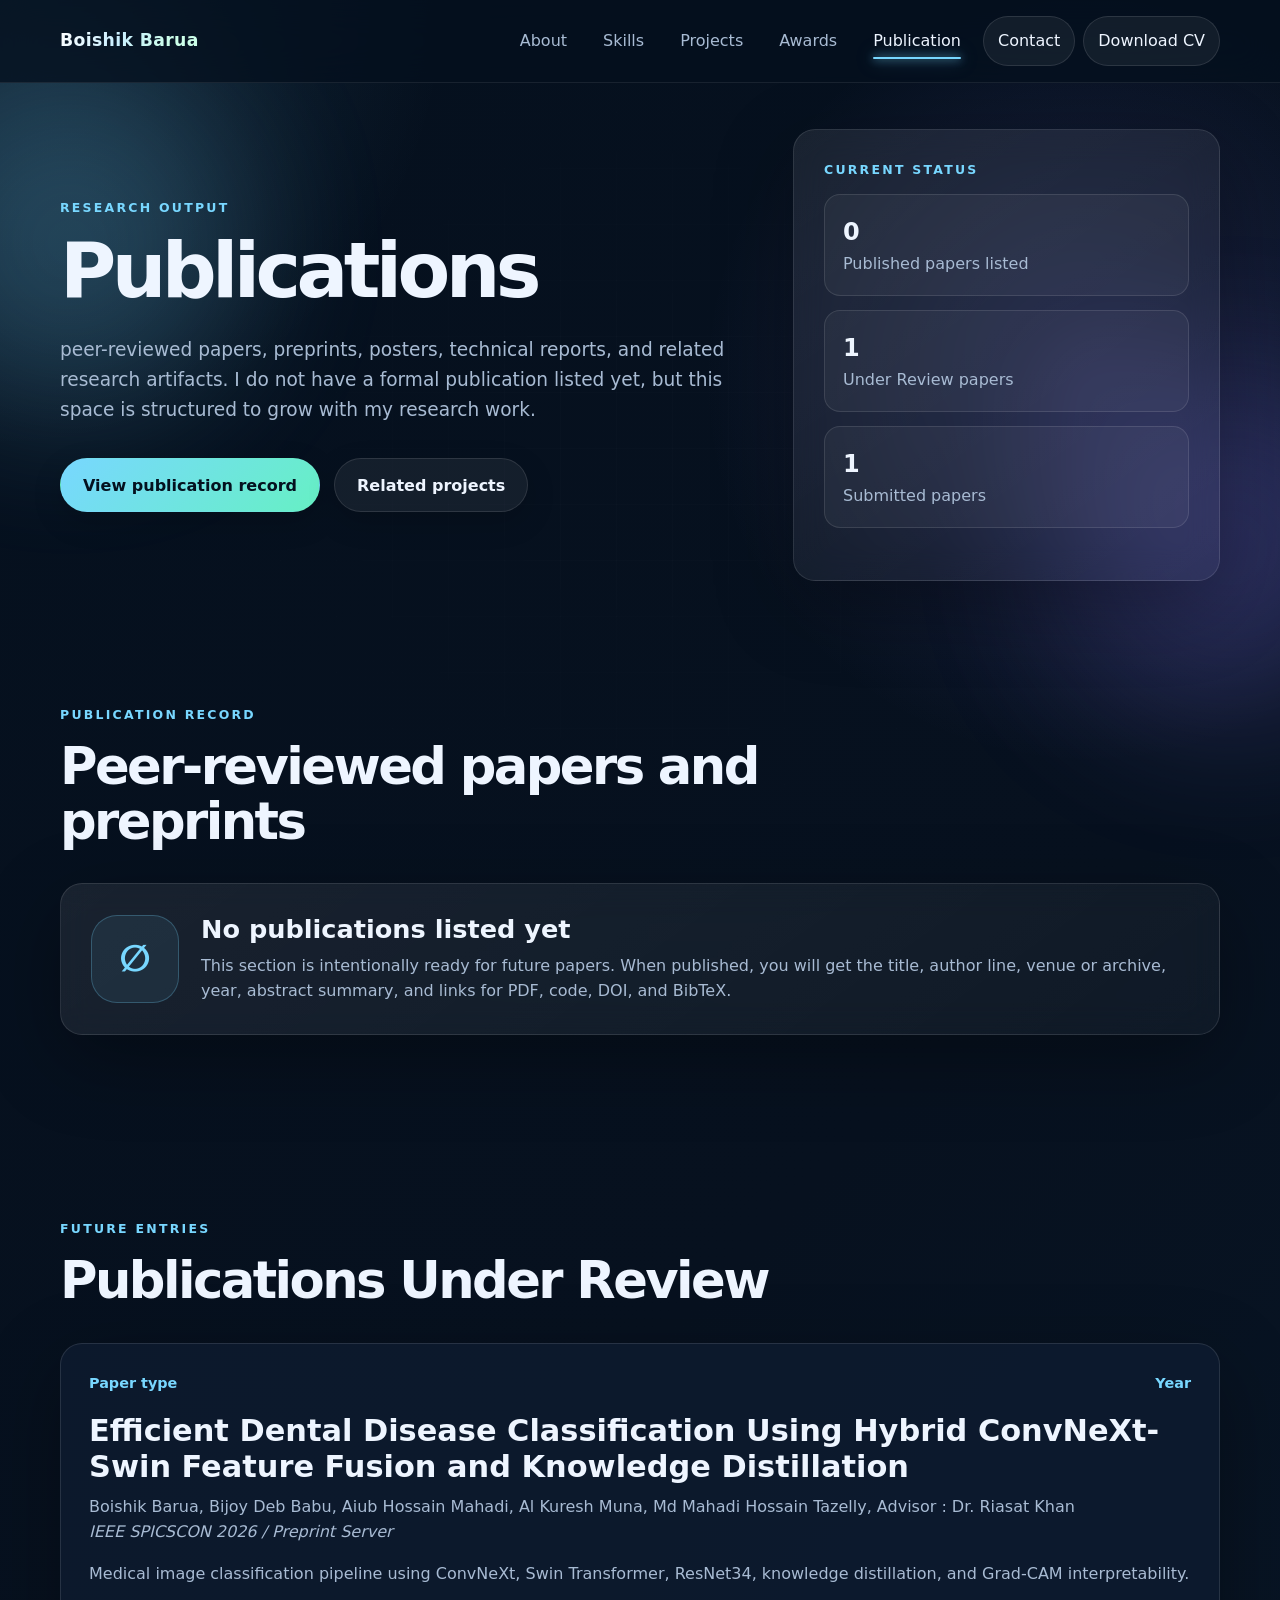
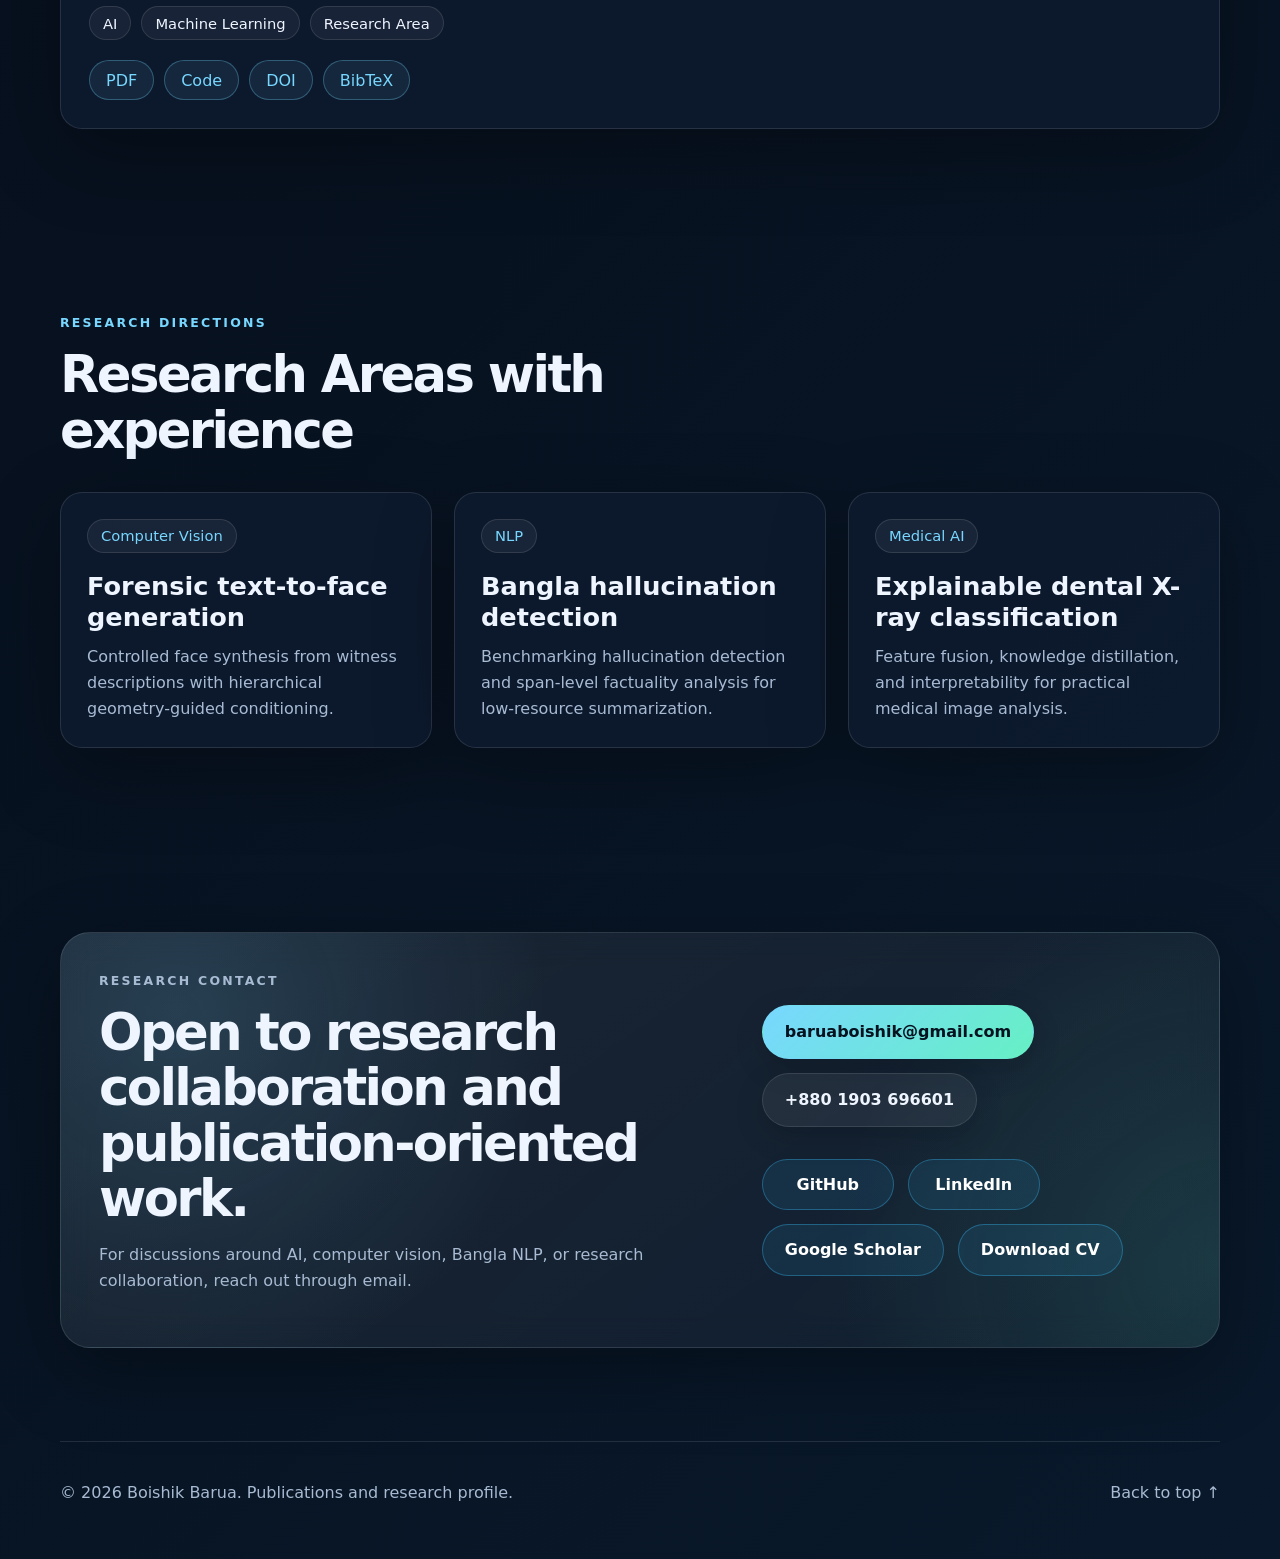
==== commit 5e8921d7: "Updated publications page layout and navigation" ====
--- a/publications.html
+++ b/publications.html
@@ -115,7 +115,9 @@
             Hossain Tazelly, Advisor : Dr. Riasat Khan</p>
           <p class="publication-venue"> IEEE SPICSCON 2026 / Preprint Server</p>
           <p>
-            Controlled face synthesis from witness descriptions with hierarchical geometry-guided conditioning.
+            Medical image classification pipeline using ConvNeXt, Swin Transformer, ResNet34, knowledge
+            distillation, and
+            Grad-CAM interpretability.
           </p>
           <div class="publication-tags">
             <span>AI</span>
--- a/publications.css
+++ b/publications.css
@@ -1,9 +1,11 @@
 .publication-hero {
-  min-height: calc(100vh - 82px);
+  min-height: auto;
   display: grid;
   grid-template-columns: minmax(0, 1.05fr) minmax(320px, 0.65fr);
   align-items: center;
   gap: 42px;
+  padding-top: 46px;
+  padding-bottom: 32px;
 }
 
 .publication-hero h1 {
